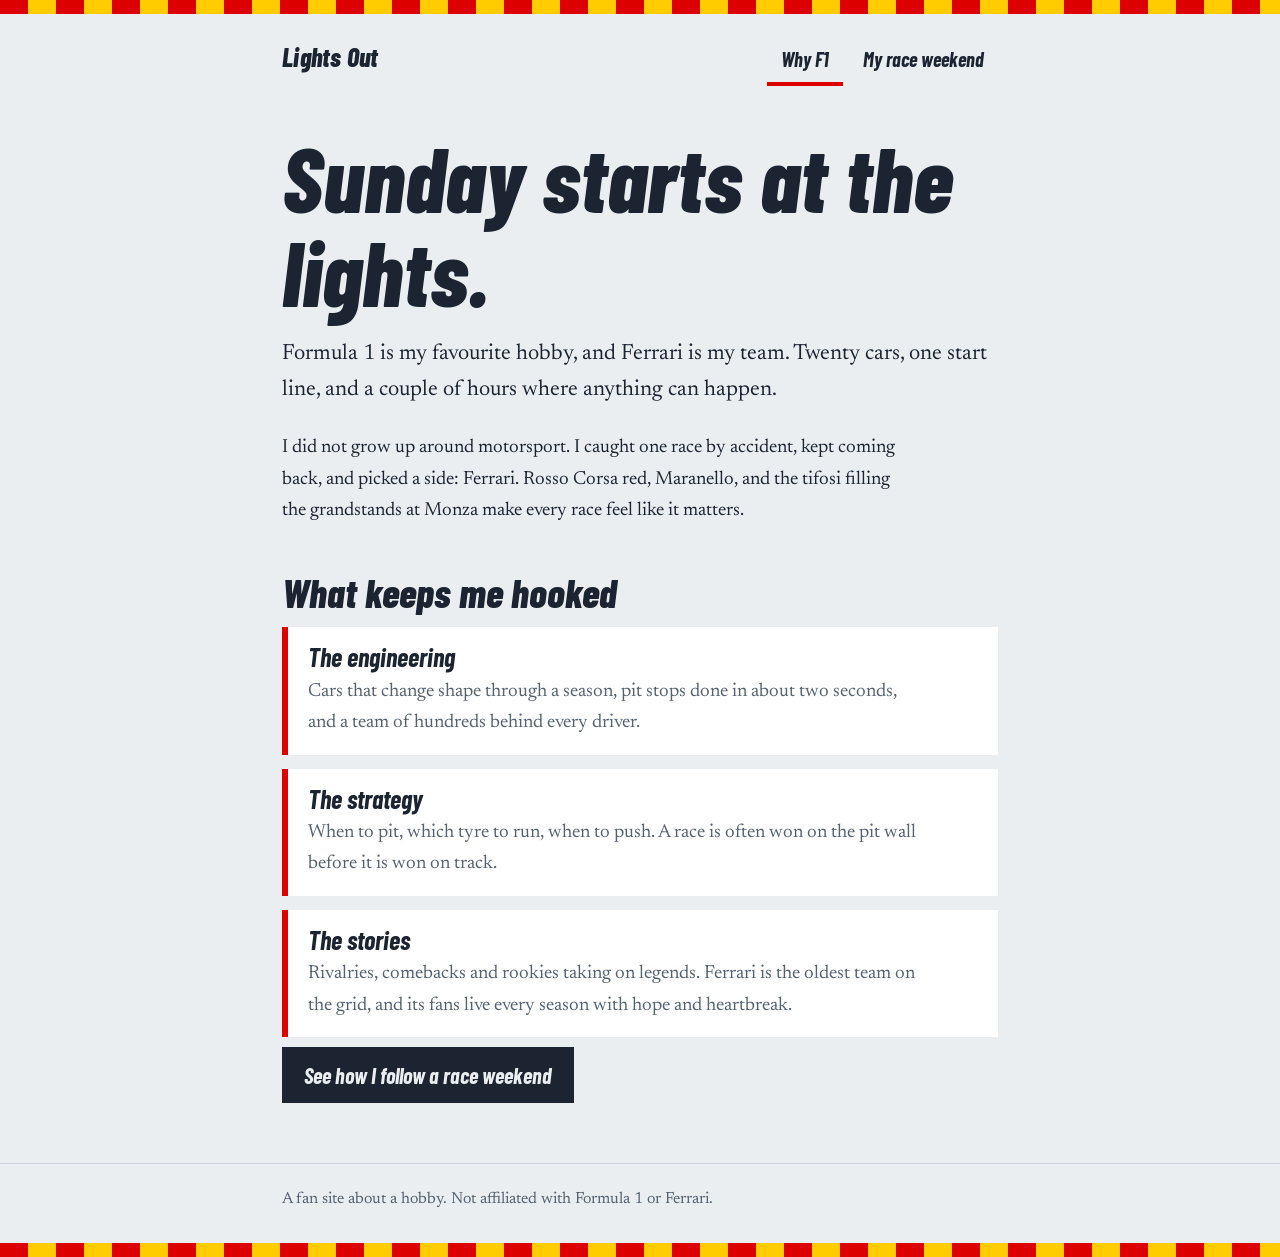
==== Jerome G/index.html @ 89be04de "adding Jerome G,  Omar N, Ramy A and changing the home and about to include the new webpages" ====
<!DOCTYPE html>
<html lang="en">
<head>
<meta charset="utf-8">
<meta name="viewport" content="width=device-width, initial-scale=1, viewport-fit=cover">
<title>Lights Out: F1 as a hobby</title>
<link rel="preconnect" href="https://fonts.googleapis.com">
<link href="https://fonts.googleapis.com/css2?family=Barlow+Condensed:ital,wght@1,700;1,800&family=Newsreader:opsz,wght@6..72,400;6..72,600&display=swap" rel="stylesheet">
<style>
:root{
  box-sizing:border-box;
  padding-top:env(safe-area-inset-top,0px);
  padding-bottom:env(safe-area-inset-bottom,0px);
  --bg:#EBEEF1; --surface:#FFFFFF; --ink:#1B2430; --muted:#55616F;
  --red:#DC0000; --yellow:#FFCC00; --line:#CBD2D9;
  color-scheme:light;
}
@media (prefers-color-scheme: dark){
  :root:not([data-theme="light"]){
    --bg:#141A22; --surface:#1D2630; --ink:#E8ECF0; --muted:#9AA6B3; --line:#2F3A46; --red:#F0463E;
    color-scheme:dark;
  }
}
:root[data-theme="dark"]{
  --bg:#141A22; --surface:#1D2630; --ink:#E8ECF0; --muted:#9AA6B3; --line:#2F3A46; --red:#F0463E;
  color-scheme:dark;
}
html{scroll-padding-top:env(safe-area-inset-top,0px)}
*,*::before,*::after{box-sizing:inherit}
body{margin:0;background:var(--bg);color:var(--ink);font-family:"Newsreader",Georgia,serif;font-size:19px;line-height:1.65}
a{color:inherit}
a:focus-visible,button:focus-visible{outline:3px solid var(--red);outline-offset:3px}
.wrap{max-width:760px;margin:0 auto;padding:0 22px}

/* kerb stripe: the one memorable element */
.kerb{height:14px;background:repeating-linear-gradient(90deg,var(--red) 0 28px,#FFCC00 28px 56px)}

header{padding:22px 0 10px}
.bar{display:flex;align-items:baseline;justify-content:space-between;gap:16px;flex-wrap:wrap}
.logo{font-family:"Barlow Condensed","Arial Narrow",Impact,sans-serif;font-style:italic;font-weight:800;font-size:26px;text-decoration:none;letter-spacing:.01em}
nav{display:flex;gap:6px}
nav a{font-family:"Barlow Condensed","Arial Narrow",sans-serif;font-style:italic;font-weight:700;font-size:20px;text-decoration:none;padding:6px 14px;border-bottom:4px solid transparent}
nav a[aria-current="page"]{border-bottom-color:var(--red)}
nav a:hover{border-bottom-color:var(--yellow)}

h1,h2{font-family:"Barlow Condensed","Arial Narrow",Impact,sans-serif;font-style:italic;font-weight:800;line-height:1.02;margin:0}
h1{font-size:clamp(52px,12vw,92px);margin:34px 0 18px}
h2{font-size:clamp(30px,6vw,40px);margin:46px 0 14px}
p{margin:0 0 1.1em;max-width:62ch}
.lede{font-size:22px}

.reasons{display:grid;gap:14px;margin-top:8px}
.reason{background:var(--surface);border-left:6px solid var(--red);padding:16px 20px}
.reason h3{font-family:"Barlow Condensed",sans-serif;font-style:italic;font-weight:700;font-size:26px;margin:0 0 4px;line-height:1.1}
.reason p{margin:0;color:var(--muted)}

.cta{display:inline-block;margin-top:10px;background:var(--ink);color:var(--bg);font-family:"Barlow Condensed",sans-serif;font-style:italic;font-weight:700;font-size:22px;padding:10px 22px;text-decoration:none}
.cta:hover{background:var(--red);color:#fff}

/* race weekend timeline */
.timeline{list-style:none;margin:8px 0 0;padding:0;border-left:4px solid var(--line)}
.timeline li{position:relative;padding:0 0 22px 24px}
.timeline li::before{content:"";position:absolute;left:-10px;top:8px;width:16px;height:16px;border-radius:50%;background:var(--red);border:3px solid var(--bg)}
.timeline strong{font-family:"Barlow Condensed",sans-serif;font-style:italic;font-weight:700;font-size:26px;display:block;line-height:1.2}
.timeline span{color:var(--muted)}

/* tyre compounds */
.tyres{display:grid;gap:14px;margin-top:8px}
.tyre{display:flex;gap:16px;align-items:flex-start;background:var(--surface);padding:16px 18px}
.ring{flex:none;width:46px;height:46px;border-radius:50%;border:8px solid var(--c);background:#2a2f36;box-shadow:inset 0 0 0 3px #11151a}
.tyre h3{font-family:"Barlow Condensed",sans-serif;font-style:italic;font-weight:700;font-size:26px;margin:0;line-height:1.1}
.tyre p{margin:2px 0 0;color:var(--muted)}

footer{margin-top:60px;padding:22px 0 30px;color:var(--muted);font-size:16px;border-top:1px solid var(--line)}
.page[hidden]{display:none}
</style>
</head>
<body>
<div class="kerb" aria-hidden="true"></div>
<header>
  <div class="wrap bar">
    <a class="logo" href="#home">Lights Out</a>
    <nav aria-label="Main">
      <a href="#home" data-page="home">Why F1</a>
      <a href="#weekend" data-page="weekend">My race weekend</a>
    </nav>
  </div>
</header>

<main class="wrap">
  <!-- PAGE 1 -->
  <section class="page" id="home">
    <h1>Sunday starts at the lights.</h1>
    <p class="lede">Formula 1 is my favourite hobby, and Ferrari is my team. Twenty cars, one start line, and a couple of hours where anything can happen.</p>
    <p>I did not grow up around motorsport. I caught one race by accident, kept coming back, and picked a side: Ferrari. Rosso Corsa red, Maranello, and the tifosi filling the grandstands at Monza make every race feel like it matters.</p>

    <h2>What keeps me hooked</h2>
    <div class="reasons">
      <div class="reason">
        <h3>The engineering</h3>
        <p>Cars that change shape through a season, pit stops done in about two seconds, and a team of hundreds behind every driver.</p>
      </div>
      <div class="reason">
        <h3>The strategy</h3>
        <p>When to pit, which tyre to run, when to push. A race is often won on the pit wall before it is won on track.</p>
      </div>
      <div class="reason">
        <h3>The stories</h3>
        <p>Rivalries, comebacks and rookies taking on legends. Ferrari is the oldest team on the grid, and its fans live every season with hope and heartbreak.</p>
      </div>
    </div>
    <a class="cta" href="#weekend">See how I follow a race weekend</a>
  </section>

  <!-- PAGE 2 -->
  <section class="page" id="weekend" hidden>
    <h1>My race weekend.</h1>
    <p class="lede">A Grand Prix is a three-day build-up. This is how I follow one.</p>

    <h2>Friday to Sunday</h2>
    <ol class="timeline">
      <li><strong>Friday: practice</strong><span>Teams test setups and tyres. I watch the timing screens and guess who is hiding pace.</span></li>
      <li><strong>Saturday: qualifying</strong><span>One lap, no margin for error. My favourite hour of the weekend, because the grid decides so much.</span></li>
      <li><strong>Sunday: the race</strong><span>Red shirt on, snacks ready before the formation lap. Phone away until the chequered flag.</span></li>
      <li><strong>Monday: the debrief</strong><span>Replays, onboards and the arguments about whether that overtake was fair.</span></li>
    </ol>

    <h2>Want to get into it?</h2>
    <p>Teams pick tyre compounds to match the race. Here is a simple way to choose how deep you go.</p>
    <div class="tyres">
      <div class="tyre" style="--c:#D7261E">
        <span class="ring" aria-hidden="true"></span>
        <div><h3>Soft: quick and fast</h3><p>Watch the race highlights. Ten minutes will show you why people love it.</p></div>
      </div>
      <div class="tyre" style="--c:#F2C318">
        <span class="ring" aria-hidden="true"></span>
        <div><h3>Medium: steady</h3><p>Watch a full race each week and pick a team to support. Mine is Ferrari, and rooting for someone changes everything.</p></div>
      </div>
      <div class="tyre" style="--c:#E8ECF0">
        <span class="ring" aria-hidden="true"></span>
        <div><h3>Hard: go the distance</h3><p>Add qualifying, practice, podcasts and strategy breakdowns. It lasts all season.</p></div>
      </div>
    </div>
    <a class="cta" href="#home">Back to why I love it</a>
  </section>
</main>

<footer>
  <div class="wrap">A fan site about a hobby. Not affiliated with Formula 1 or Ferrari.</div>
</footer>
<div class="kerb" aria-hidden="true"></div>

<script>
(function(){
  var pages = ["home","weekend"];
  function show(){
    var id = (location.hash || "").replace("#","");
    if (pages.indexOf(id) === -1) id = "home";
    pages.forEach(function(p){
      document.getElementById(p).hidden = (p !== id);
    });
    document.querySelectorAll("nav a").forEach(function(a){
      if (a.getAttribute("data-page") === id) a.setAttribute("aria-current","page");
      else a.removeAttribute("aria-current");
    });
    document.title = (id === "weekend" ? "My race weekend" : "Why F1") + " | Lights Out";
    window.scrollTo(0,0);
  }
  window.addEventListener("hashchange", show);
  show();
})();
</script>
</body>
</html>
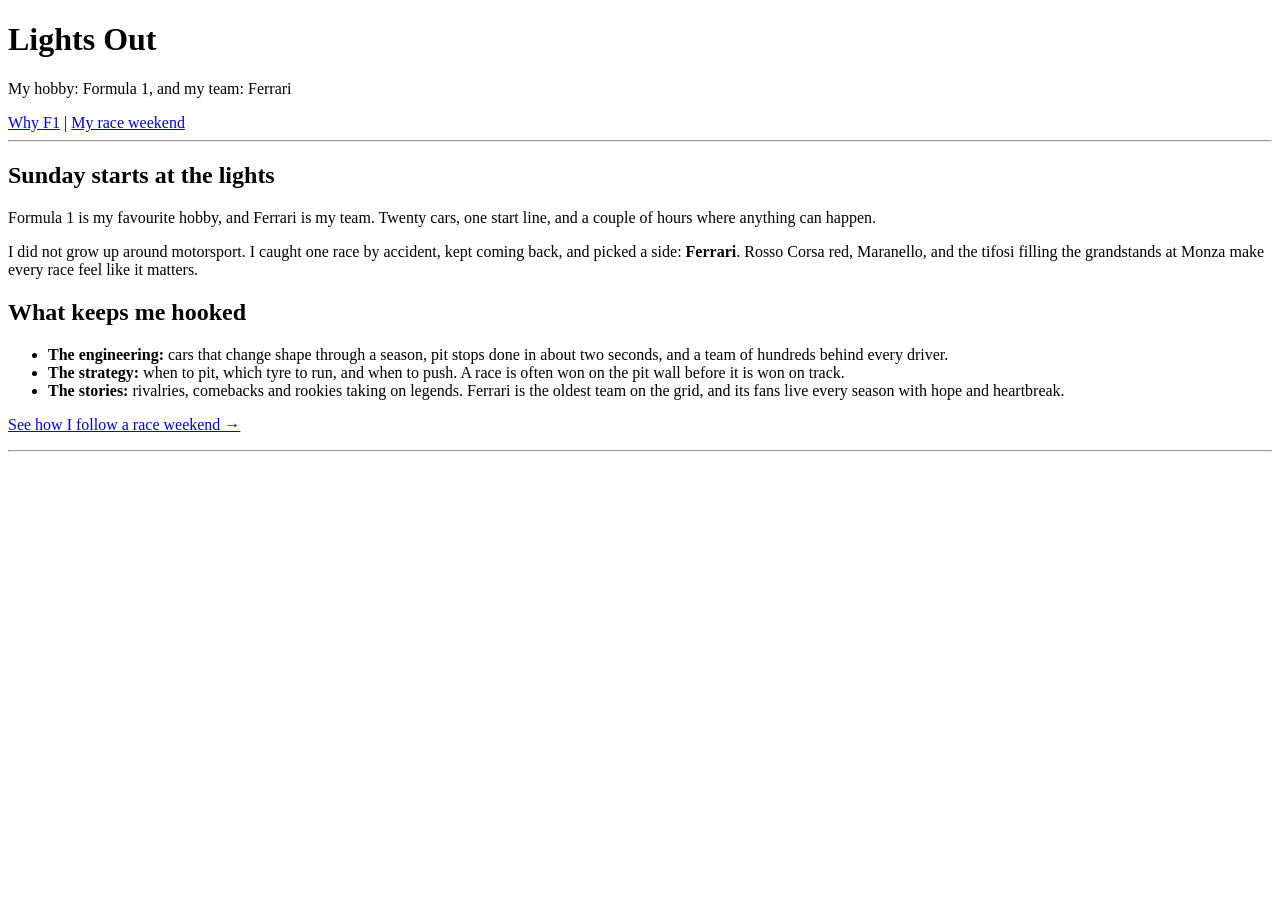
==== commit bd28b5e9: "no" ====
--- a/Jerome G/index.html
+++ b/Jerome G/index.html
@@ -1,174 +1,61 @@
 <!DOCTYPE html>
 <html lang="en">
 <head>
-<meta charset="utf-8">
-<meta name="viewport" content="width=device-width, initial-scale=1, viewport-fit=cover">
-<title>Lights Out: F1 as a hobby</title>
-<link rel="preconnect" href="https://fonts.googleapis.com">
-<link href="https://fonts.googleapis.com/css2?family=Barlow+Condensed:ital,wght@1,700;1,800&family=Newsreader:opsz,wght@6..72,400;6..72,600&display=swap" rel="stylesheet">
-<style>
-:root{
-  box-sizing:border-box;
-  padding-top:env(safe-area-inset-top,0px);
-  padding-bottom:env(safe-area-inset-bottom,0px);
-  --bg:#EBEEF1; --surface:#FFFFFF; --ink:#1B2430; --muted:#55616F;
-  --red:#DC0000; --yellow:#FFCC00; --line:#CBD2D9;
-  color-scheme:light;
-}
-@media (prefers-color-scheme: dark){
-  :root:not([data-theme="light"]){
-    --bg:#141A22; --surface:#1D2630; --ink:#E8ECF0; --muted:#9AA6B3; --line:#2F3A46; --red:#F0463E;
-    color-scheme:dark;
-  }
-}
-:root[data-theme="dark"]{
-  --bg:#141A22; --surface:#1D2630; --ink:#E8ECF0; --muted:#9AA6B3; --line:#2F3A46; --red:#F0463E;
-  color-scheme:dark;
-}
-html{scroll-padding-top:env(safe-area-inset-top,0px)}
-*,*::before,*::after{box-sizing:inherit}
-body{margin:0;background:var(--bg);color:var(--ink);font-family:"Newsreader",Georgia,serif;font-size:19px;line-height:1.65}
-a{color:inherit}
-a:focus-visible,button:focus-visible{outline:3px solid var(--red);outline-offset:3px}
-.wrap{max-width:760px;margin:0 auto;padding:0 22px}
-
-/* kerb stripe: the one memorable element */
-.kerb{height:14px;background:repeating-linear-gradient(90deg,var(--red) 0 28px,#FFCC00 28px 56px)}
-
-header{padding:22px 0 10px}
-.bar{display:flex;align-items:baseline;justify-content:space-between;gap:16px;flex-wrap:wrap}
-.logo{font-family:"Barlow Condensed","Arial Narrow",Impact,sans-serif;font-style:italic;font-weight:800;font-size:26px;text-decoration:none;letter-spacing:.01em}
-nav{display:flex;gap:6px}
-nav a{font-family:"Barlow Condensed","Arial Narrow",sans-serif;font-style:italic;font-weight:700;font-size:20px;text-decoration:none;padding:6px 14px;border-bottom:4px solid transparent}
-nav a[aria-current="page"]{border-bottom-color:var(--red)}
-nav a:hover{border-bottom-color:var(--yellow)}
-
-h1,h2{font-family:"Barlow Condensed","Arial Narrow",Impact,sans-serif;font-style:italic;font-weight:800;line-height:1.02;margin:0}
-h1{font-size:clamp(52px,12vw,92px);margin:34px 0 18px}
-h2{font-size:clamp(30px,6vw,40px);margin:46px 0 14px}
-p{margin:0 0 1.1em;max-width:62ch}
-.lede{font-size:22px}
-
-.reasons{display:grid;gap:14px;margin-top:8px}
-.reason{background:var(--surface);border-left:6px solid var(--red);padding:16px 20px}
-.reason h3{font-family:"Barlow Condensed",sans-serif;font-style:italic;font-weight:700;font-size:26px;margin:0 0 4px;line-height:1.1}
-.reason p{margin:0;color:var(--muted)}
-
-.cta{display:inline-block;margin-top:10px;background:var(--ink);color:var(--bg);font-family:"Barlow Condensed",sans-serif;font-style:italic;font-weight:700;font-size:22px;padding:10px 22px;text-decoration:none}
-.cta:hover{background:var(--red);color:#fff}
-
-/* race weekend timeline */
-.timeline{list-style:none;margin:8px 0 0;padding:0;border-left:4px solid var(--line)}
-.timeline li{position:relative;padding:0 0 22px 24px}
-.timeline li::before{content:"";position:absolute;left:-10px;top:8px;width:16px;height:16px;border-radius:50%;background:var(--red);border:3px solid var(--bg)}
-.timeline strong{font-family:"Barlow Condensed",sans-serif;font-style:italic;font-weight:700;font-size:26px;display:block;line-height:1.2}
-.timeline span{color:var(--muted)}
-
-/* tyre compounds */
-.tyres{display:grid;gap:14px;margin-top:8px}
-.tyre{display:flex;gap:16px;align-items:flex-start;background:var(--surface);padding:16px 18px}
-.ring{flex:none;width:46px;height:46px;border-radius:50%;border:8px solid var(--c);background:#2a2f36;box-shadow:inset 0 0 0 3px #11151a}
-.tyre h3{font-family:"Barlow Condensed",sans-serif;font-style:italic;font-weight:700;font-size:26px;margin:0;line-height:1.1}
-.tyre p{margin:2px 0 0;color:var(--muted)}
-
-footer{margin-top:60px;padding:22px 0 30px;color:var(--muted);font-size:16px;border-top:1px solid var(--line)}
-.page[hidden]{display:none}
-</style>
+  <meta charset="utf-8">
+  <meta name="viewport" content="width=device-width, initial-scale=1">
+  <title>Why F1 | Lights Out</title>
 </head>
 <body>
-<div class="kerb" aria-hidden="true"></div>
-<header>
-  <div class="wrap bar">
-    <a class="logo" href="#home">Lights Out</a>
-    <nav aria-label="Main">
-      <a href="#home" data-page="home">Why F1</a>
-      <a href="#weekend" data-page="weekend">My race weekend</a>
+
+  <header>
+    <h1>Lights Out</h1>
+    <p>My hobby: Formula 1, and my team: Ferrari</p>
+    <nav>
+      <a href="index.html">Why F1</a> |
+      <a href="weekend.html">My race weekend</a>
     </nav>
-  </div>
-</header>
+    <hr>
+  </header>
 
-<main class="wrap">
-  <!-- PAGE 1 -->
-  <section class="page" id="home">
-    <h1>Sunday starts at the lights.</h1>
-    <p class="lede">Formula 1 is my favourite hobby, and Ferrari is my team. Twenty cars, one start line, and a couple of hours where anything can happen.</p>
-    <p>I did not grow up around motorsport. I caught one race by accident, kept coming back, and picked a side: Ferrari. Rosso Corsa red, Maranello, and the tifosi filling the grandstands at Monza make every race feel like it matters.</p>
+  <main>
+    <h2>Sunday starts at the lights</h2>
+    <p>
+      Formula 1 is my favourite hobby, and Ferrari is my team. Twenty cars,
+      one start line, and a couple of hours where anything can happen.
+    </p>
+    <p>
+      I did not grow up around motorsport. I caught one race by accident,
+      kept coming back, and picked a side: <strong>Ferrari</strong>. Rosso Corsa
+      red, Maranello, and the tifosi filling the grandstands at Monza make
+      every race feel like it matters.
+    </p>
 
     <h2>What keeps me hooked</h2>
-    <div class="reasons">
-      <div class="reason">
-        <h3>The engineering</h3>
-        <p>Cars that change shape through a season, pit stops done in about two seconds, and a team of hundreds behind every driver.</p>
-      </div>
-      <div class="reason">
-        <h3>The strategy</h3>
-        <p>When to pit, which tyre to run, when to push. A race is often won on the pit wall before it is won on track.</p>
-      </div>
-      <div class="reason">
-        <h3>The stories</h3>
-        <p>Rivalries, comebacks and rookies taking on legends. Ferrari is the oldest team on the grid, and its fans live every season with hope and heartbreak.</p>
-      </div>
-    </div>
-    <a class="cta" href="#weekend">See how I follow a race weekend</a>
-  </section>
+    <ul>
+      <li>
+        <strong>The engineering:</strong> cars that change shape through a
+        season, pit stops done in about two seconds, and a team of hundreds
+        behind every driver.
+      </li>
+      <li>
+        <strong>The strategy:</strong> when to pit, which tyre to run, and
+        when to push. A race is often won on the pit wall before it is won
+        on track.
+      </li>
+      <li>
+        <strong>The stories:</strong> rivalries, comebacks and rookies taking
+        on legends. Ferrari is the oldest team on the grid, and its fans live
+        every season with hope and heartbreak.
+      </li>
+    </ul>
 
-  <!-- PAGE 2 -->
-  <section class="page" id="weekend" hidden>
-    <h1>My race weekend.</h1>
-    <p class="lede">A Grand Prix is a three-day build-up. This is how I follow one.</p>
+    <p><a href="weekend.html">See how I follow a race weekend &rarr;</a></p>
+  </main>
 
-    <h2>Friday to Sunday</h2>
-    <ol class="timeline">
-      <li><strong>Friday: practice</strong><span>Teams test setups and tyres. I watch the timing screens and guess who is hiding pace.</span></li>
-      <li><strong>Saturday: qualifying</strong><span>One lap, no margin for error. My favourite hour of the weekend, because the grid decides so much.</span></li>
-      <li><strong>Sunday: the race</strong><span>Red shirt on, snacks ready before the formation lap. Phone away until the chequered flag.</span></li>
-      <li><strong>Monday: the debrief</strong><span>Replays, onboards and the arguments about whether that overtake was fair.</span></li>
-    </ol>
+  <footer>
+    <hr>
+    
+  </footer>
 
-    <h2>Want to get into it?</h2>
-    <p>Teams pick tyre compounds to match the race. Here is a simple way to choose how deep you go.</p>
-    <div class="tyres">
-      <div class="tyre" style="--c:#D7261E">
-        <span class="ring" aria-hidden="true"></span>
-        <div><h3>Soft: quick and fast</h3><p>Watch the race highlights. Ten minutes will show you why people love it.</p></div>
-      </div>
-      <div class="tyre" style="--c:#F2C318">
-        <span class="ring" aria-hidden="true"></span>
-        <div><h3>Medium: steady</h3><p>Watch a full race each week and pick a team to support. Mine is Ferrari, and rooting for someone changes everything.</p></div>
-      </div>
-      <div class="tyre" style="--c:#E8ECF0">
-        <span class="ring" aria-hidden="true"></span>
-        <div><h3>Hard: go the distance</h3><p>Add qualifying, practice, podcasts and strategy breakdowns. It lasts all season.</p></div>
-      </div>
-    </div>
-    <a class="cta" href="#home">Back to why I love it</a>
-  </section>
-</main>
-
-<footer>
-  <div class="wrap">A fan site about a hobby. Not affiliated with Formula 1 or Ferrari.</div>
-</footer>
-<div class="kerb" aria-hidden="true"></div>
-
-<script>
-(function(){
-  var pages = ["home","weekend"];
-  function show(){
-    var id = (location.hash || "").replace("#","");
-    if (pages.indexOf(id) === -1) id = "home";
-    pages.forEach(function(p){
-      document.getElementById(p).hidden = (p !== id);
-    });
-    document.querySelectorAll("nav a").forEach(function(a){
-      if (a.getAttribute("data-page") === id) a.setAttribute("aria-current","page");
-      else a.removeAttribute("aria-current");
-    });
-    document.title = (id === "weekend" ? "My race weekend" : "Why F1") + " | Lights Out";
-    window.scrollTo(0,0);
-  }
-  window.addEventListener("hashchange", show);
-  show();
-})();
-</script>
 </body>
 </html>
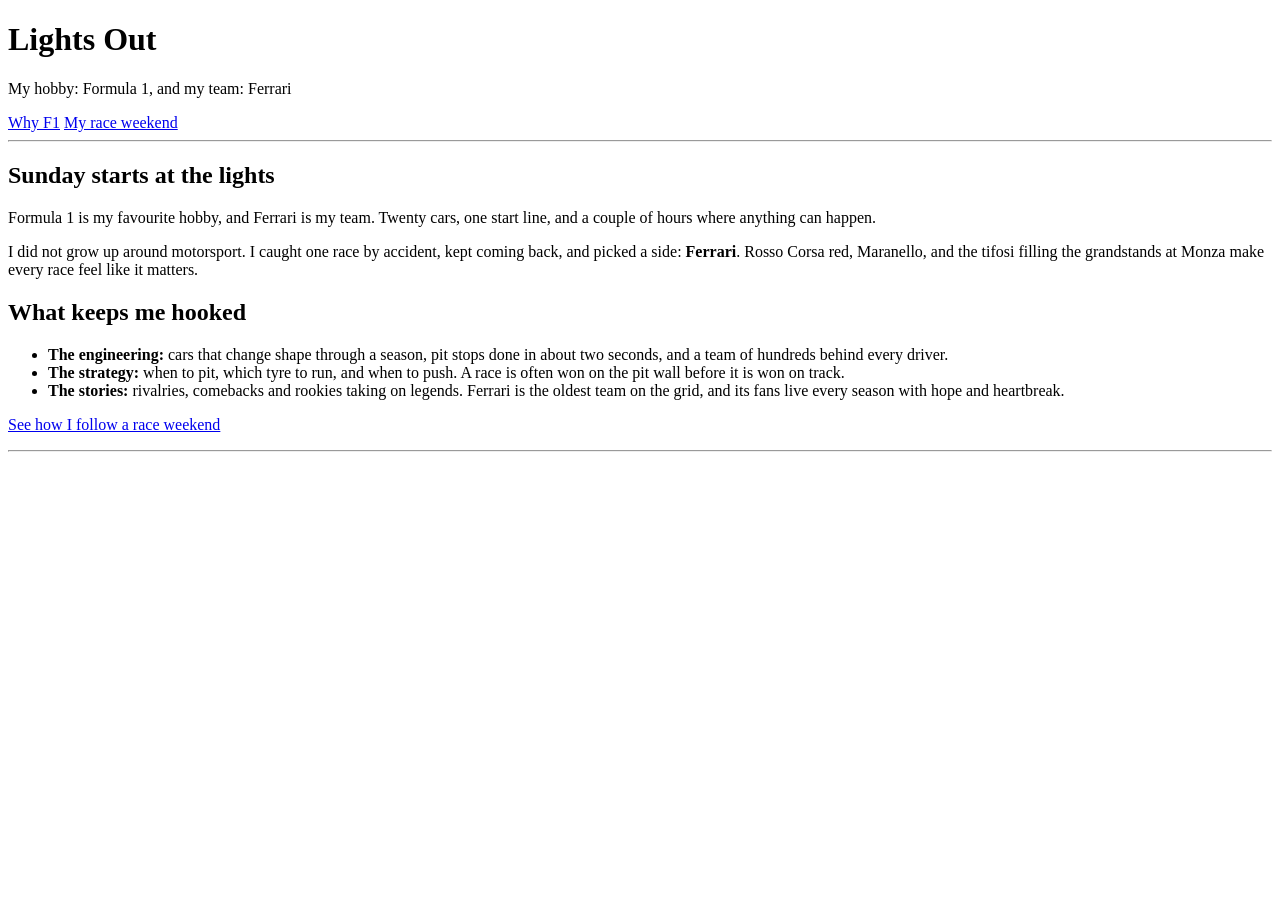
==== commit 77036633: "v0.5" ====
--- a/Jerome G/index.html
+++ b/Jerome G/index.html
@@ -1,9 +1,10 @@
 <!DOCTYPE html>
 <html lang="en">
 <head>
-  <meta charset="utf-8">
+  <!-- <meta charset="utf-8"> -->
   <meta name="viewport" content="width=device-width, initial-scale=1">
   <title>Why F1 | Lights Out</title>
+  <!-- <link rel="stylesheet" href="style.css"> -->
 </head>
 <body>
 
@@ -11,7 +12,7 @@
     <h1>Lights Out</h1>
     <p>My hobby: Formula 1, and my team: Ferrari</p>
     <nav>
-      <a href="index.html">Why F1</a> |
+      <a href="index.html" aria-current="page">Why F1</a>
       <a href="weekend.html">My race weekend</a>
     </nav>
     <hr>
@@ -49,13 +50,11 @@
       </li>
     </ul>
 
-    <p><a href="weekend.html">See how I follow a race weekend &rarr;</a></p>
+    <p><a href="weekend.html">See how I follow a race weekend</a></p>
   </main>
 
-  <footer>
-    <hr>
-    
-  </footer>
+
+  <hr>
 
 </body>
 </html>
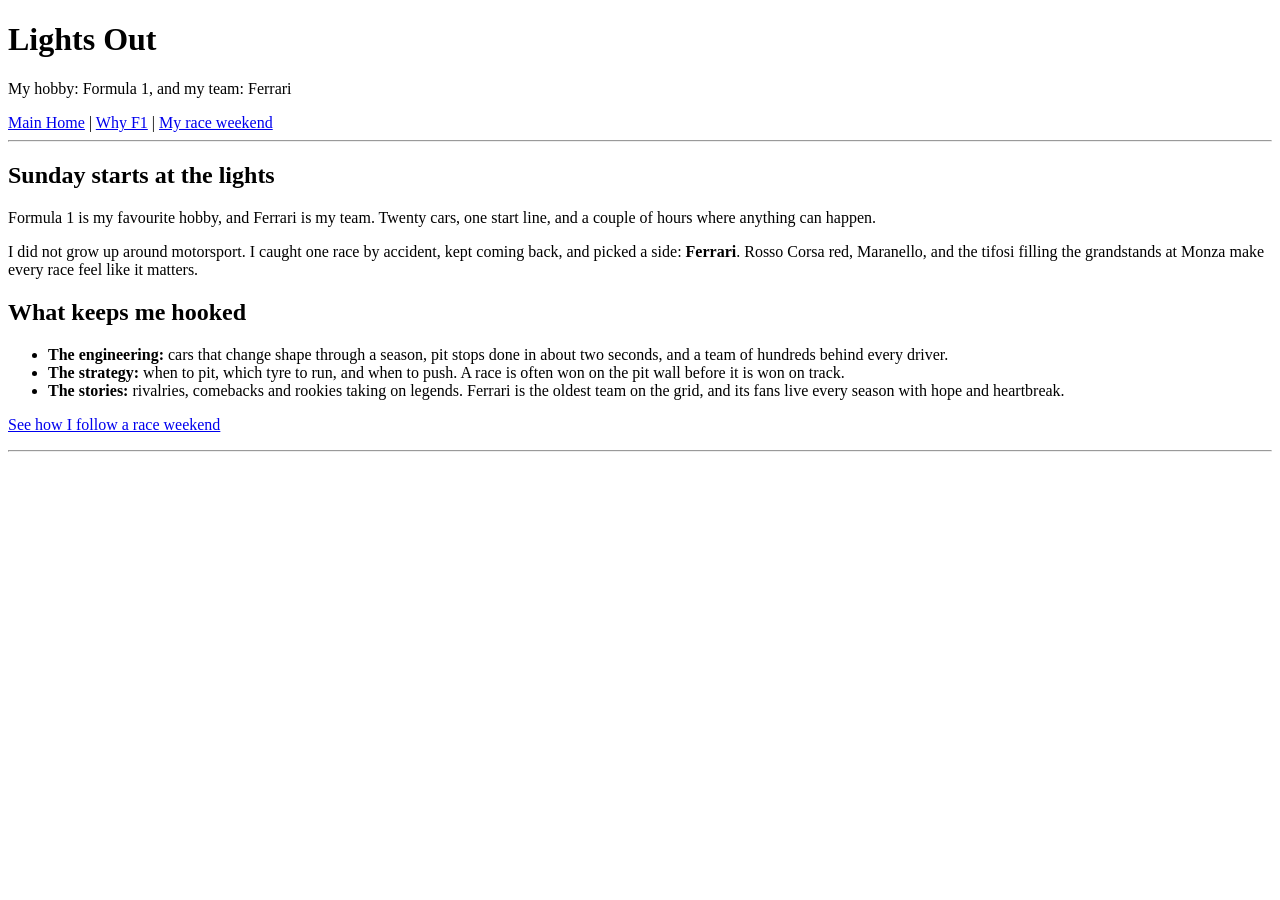
==== commit ae9631de: "v0.6: complete site-wide navigation and study docs" -m "- Add two-way navigation (../index.html) acr" ====
--- a/Jerome G/index.html
+++ b/Jerome G/index.html
@@ -12,7 +12,8 @@
     <h1>Lights Out</h1>
     <p>My hobby: Formula 1, and my team: Ferrari</p>
     <nav>
-      <a href="index.html" aria-current="page">Why F1</a>
+      <a href="../index.html">Main Home</a> |
+      <a href="index.html" aria-current="page">Why F1</a> |
       <a href="weekend.html">My race weekend</a>
     </nav>
     <hr>
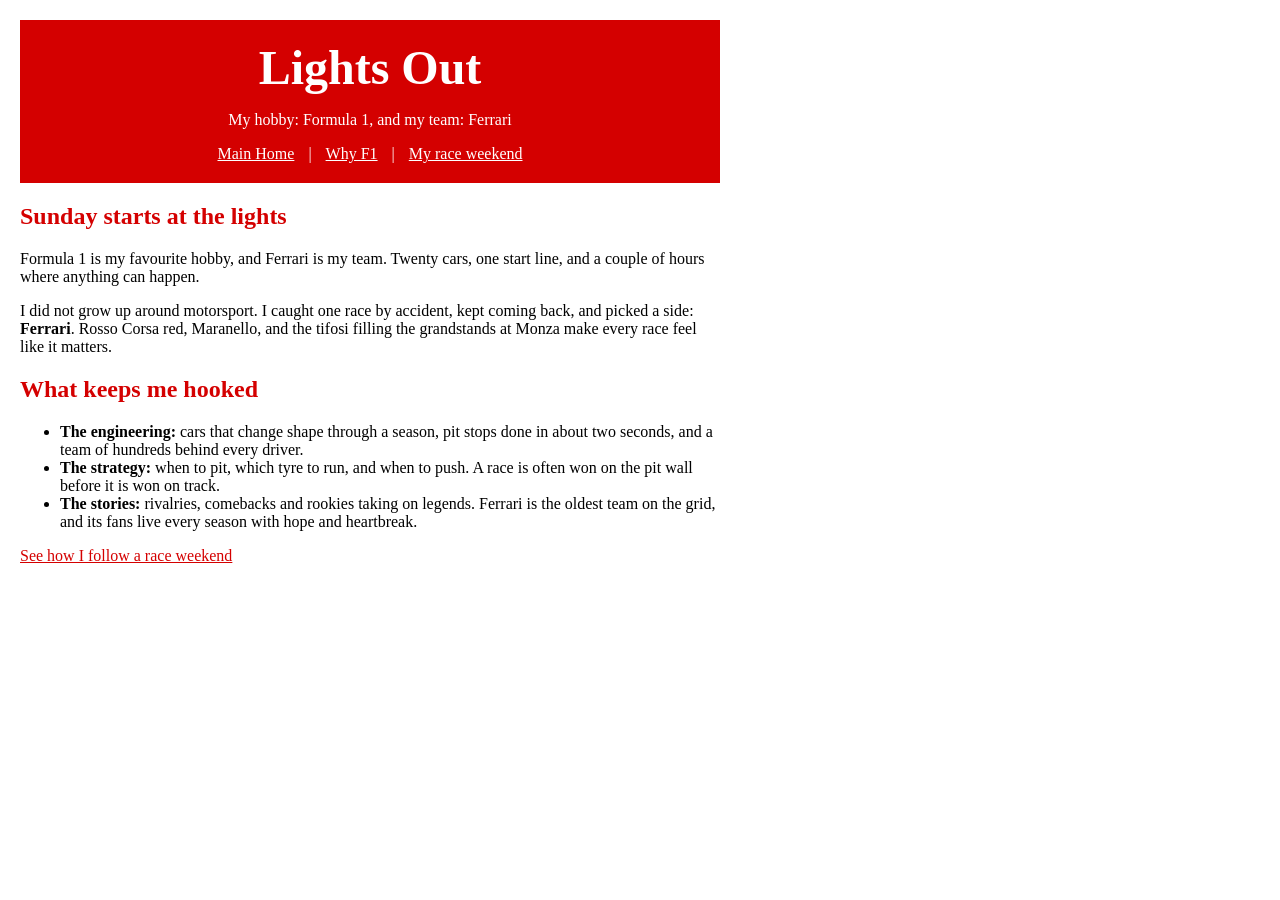
==== commit f0121a50: "v1.0" ====
--- a/Jerome G/index.html
+++ b/Jerome G/index.html
@@ -1,10 +1,48 @@
 <!DOCTYPE html>
 <html lang="en">
 <head>
-  <!-- <meta charset="utf-8"> -->
-  <meta name="viewport" content="width=device-width, initial-scale=1">
   <title>Why F1 | Lights Out</title>
-  <!-- <link rel="stylesheet" href="style.css"> -->
+  <style>
+    body { 
+      max-width: 700px; 
+      margin: 0; 
+      padding: 20px; 
+    }
+    header { 
+      background: #d40000; 
+      color: white; 
+      padding: 20px; 
+      text-align: center; 
+    }
+    h1 { 
+      margin: 0; 
+      font-size: 48px; 
+    }
+    nav a { 
+      color: white; 
+      margin: 0 10px; 
+    }
+    hr { 
+      display: none; 
+    }
+    h2, h3 { 
+      color: #d40000; 
+    }
+    a { 
+      color: #d40000; 
+    }
+    table { 
+      width: 100%; 
+      border-collapse: collapse; 
+    }
+    th, td { border: 1px #cccccc; 
+      padding: 10px; 
+      text-align: left; 
+    }
+    th { 
+      background: #f0f0f0; 
+    }
+  </style>
 </head>
 <body>
 
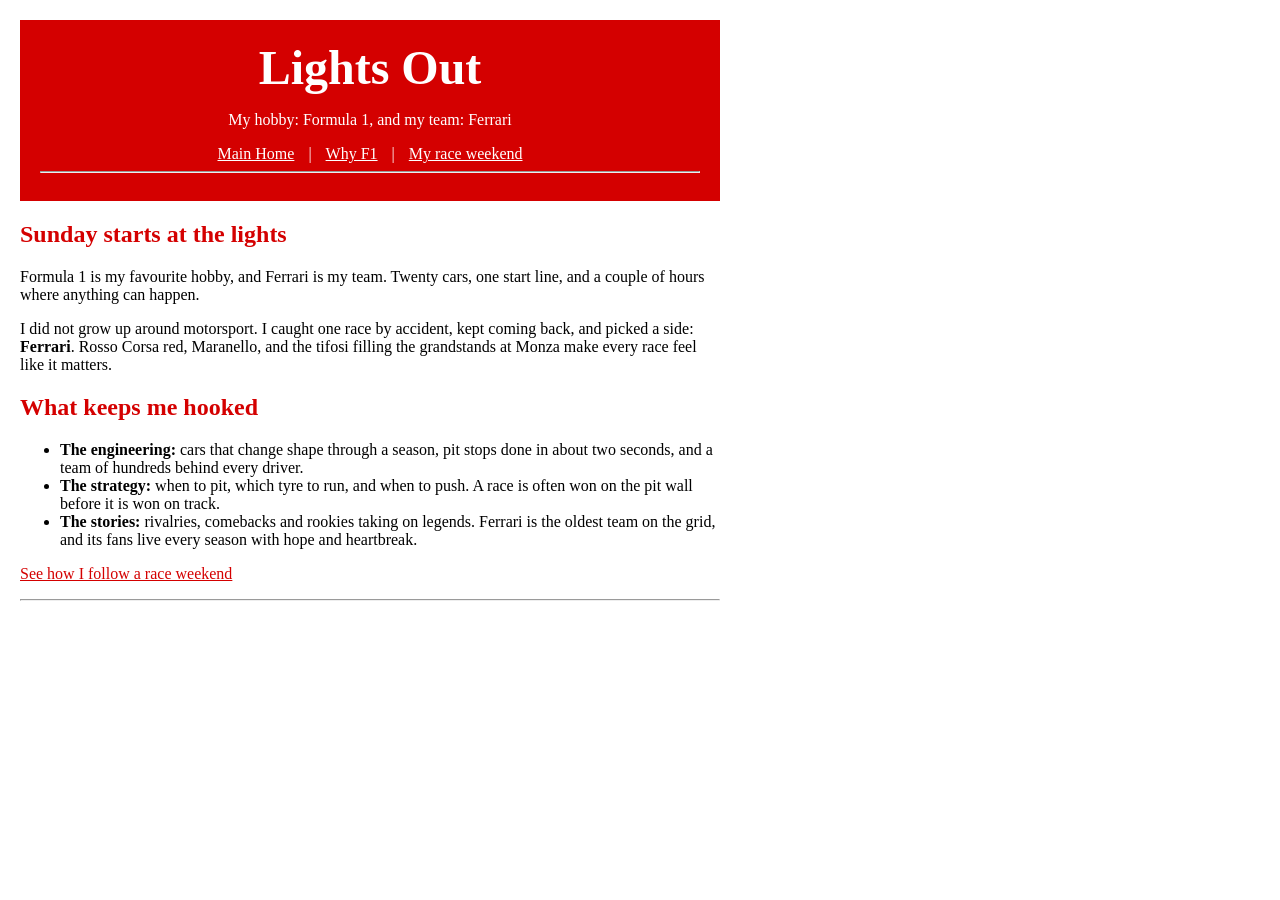
==== commit 8b4c5f22: "final" ====
--- a/Jerome G/index.html
+++ b/Jerome G/index.html
@@ -21,9 +21,6 @@
     nav a { 
       color: white; 
       margin: 0 10px; 
-    }
-    hr { 
-      display: none; 
     }
     h2, h3 { 
       color: #d40000; 
